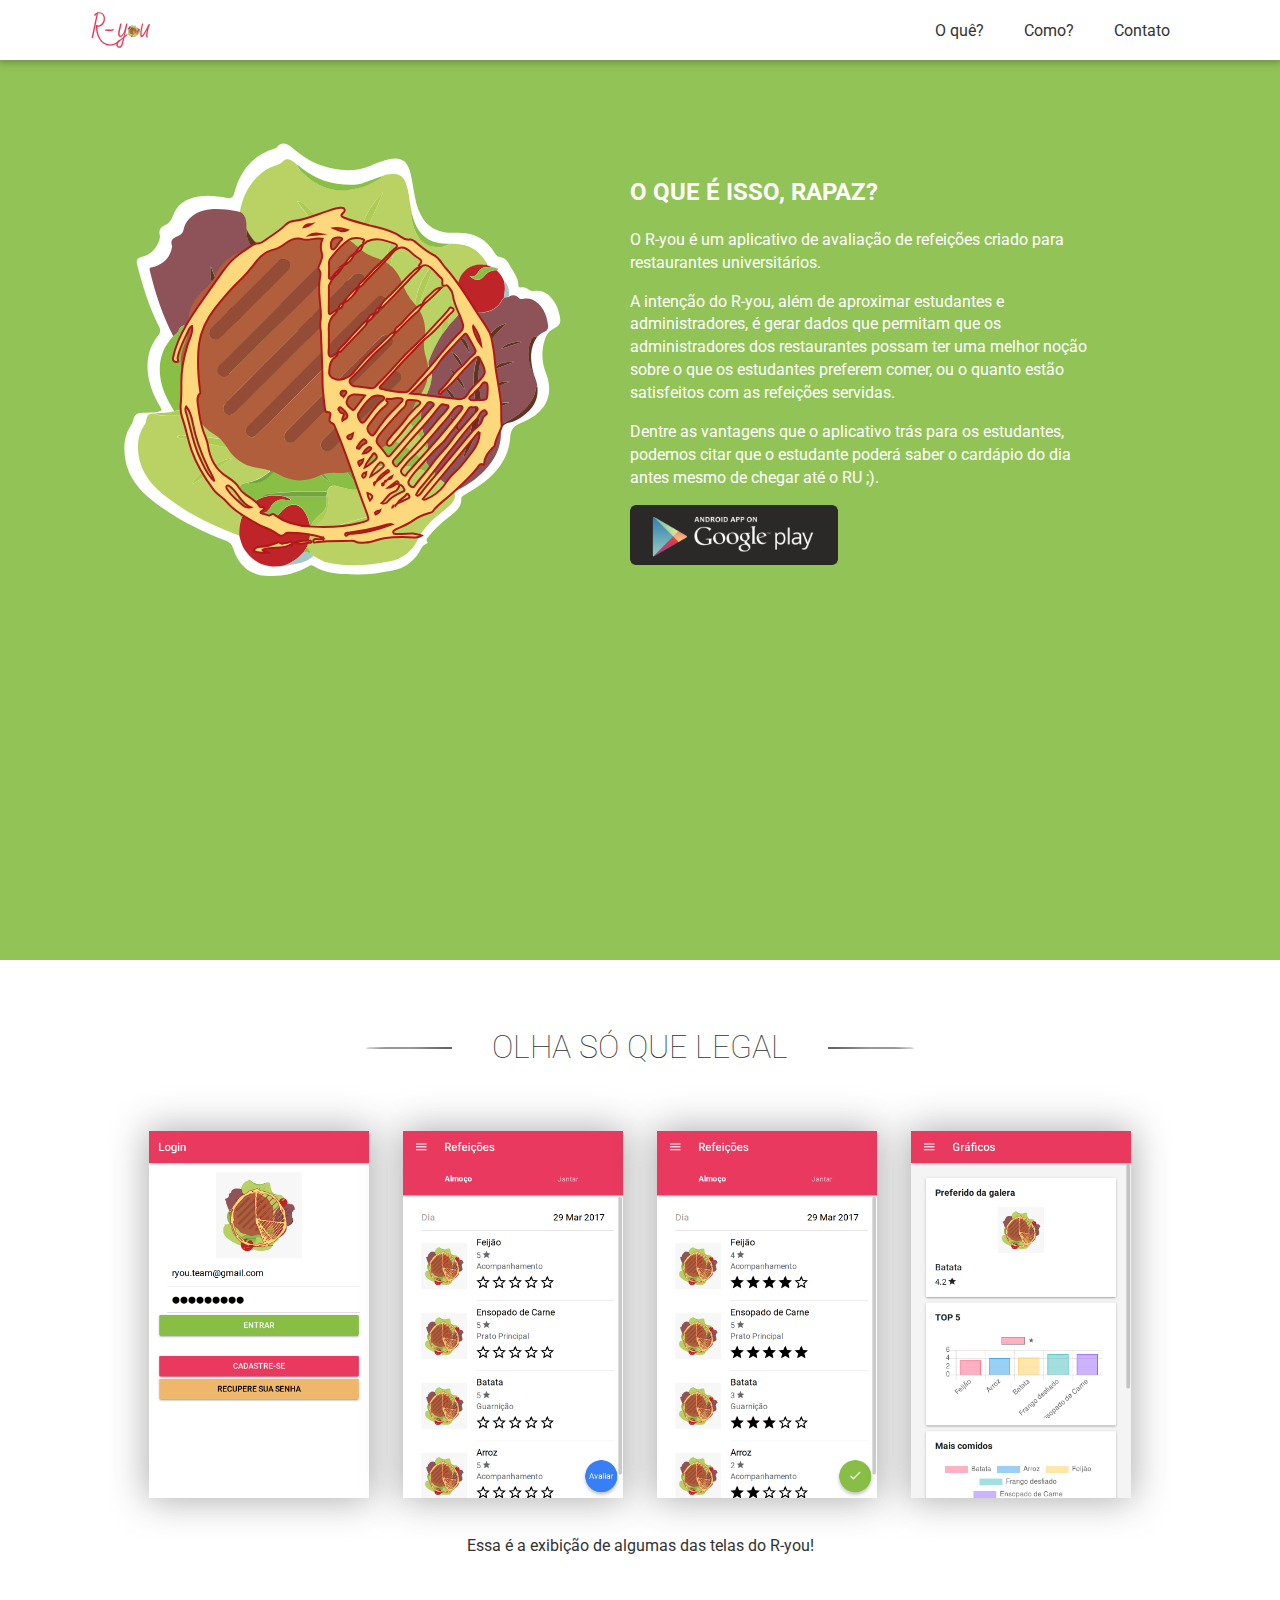
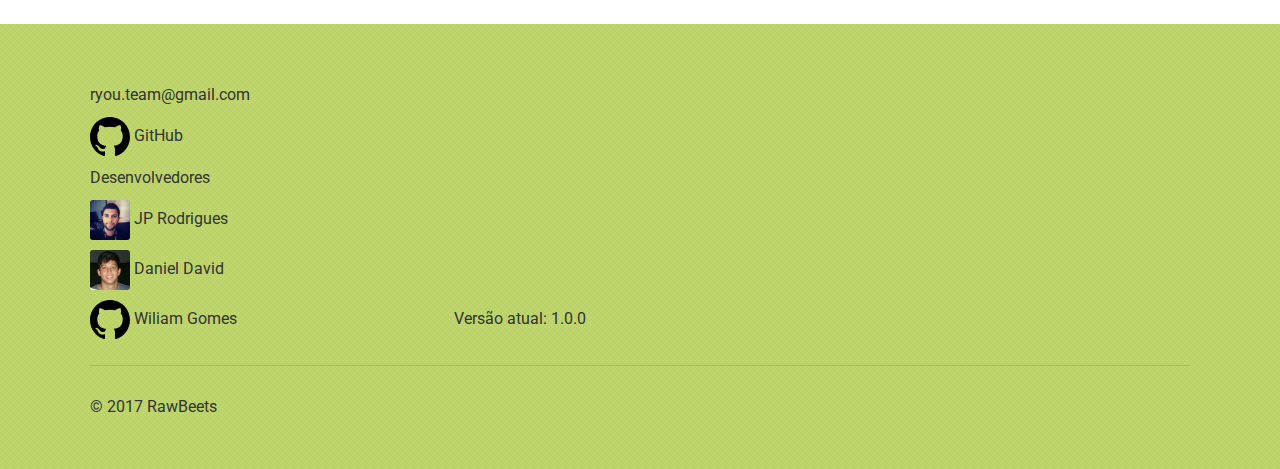
==== index.html @ ba474aec "Adiciona primeira versão do site" ====
<!DOCTYPE html>
<html>
  <head>
    <meta name="viewport" content="initial-scale=1">
    <meta property="og:site_name" content="MeForma!">
    <meta property="og:title" content="MeForma!" />
    <meta property="og:description" content="Vida acadêmica traduzida em números!" />
    <meta property="og:image" itemprop="image" content="https://meforma.github.io/assets/img/meforma-logo.svg">
    <meta property="og:type" content="website" />
    <meta charset="utf-8">
    <title>R-you</title>
    <link rel="stylesheet" href="assets/css/meforma.css" media="screen" title="no title">
    <link rel="icon" type="image/png" href="assets/img/ic.png">
  </head>
  <body>
    <header>
        <img src="assets/img/logo-ryou.svg" class="menu-logo" alt="R-you">
        <label for="menu-toggle" id="menu-icon">
            <svg viewBox="0 0 24 24" class="menu-toggle" >
                <path fill="#333" d="M3,6H21V8H3V6M3,11H21V13H3V11M3,16H21V18H3V16Z" />
            </svg>
        </label>
        <input id="menu-toggle" class="menu-toggle" type="checkbox" name="name" value="">
        <nav class="menu">
            <ul>
                <a href="#home"><li>O quê?</li></a>
                <a href="#prints"><li>Como?</li></a>
                <a href="#contact"><li>Contato</li></a>
            </ul>
        </nav>
    </header>
    <section id="home">
      <div class="left">

        <img src="assets/img/icon.svg" alt="" />
      </div>
      <div class="right">
          <div class="text">
              <h2>O QUE É ISSO, RAPAZ?</h2>
              <p>
                  O R-you é um aplicativo de avaliação de refeições criado para restaurantes universitários.

              </p>
              <p>
                  A intenção do R-you, além de aproximar estudantes e administradores, é gerar dados que permitam que os administradores dos restaurantes possam ter uma melhor noção sobre o que os estudantes preferem comer, ou o quanto estão satisfeitos com as refeições servidas.


              </p>
              <p>
                  Dentre as vantagens que o aplicativo trás para os estudantes, podemos citar que o estudante poderá saber o cardápio do dia antes mesmo de chegar até o RU ;).
              </p>
          </div>
          <a href="https://play.google.com/store/apps/details?id=com.rawbeets.ryou" target="_blank"><img src="assets/img/g-play-button.png" alt="PlayStore" /></a>
      </div>
    </section>
    <section id="prints">
      <div class="top-bar">
          <div class="line"></div>
          <h1>OLHA SÓ QUE LEGAL</h1>
      </div>
      <div class="prints">
        <img class="print" src="assets/img/a.png" alt="" />
        <img class="print" src="assets/img/b.png" alt="" />
        <!-- <img class="print" src="assets/img/c.png" alt="" /> -->
        <img class="print" src="assets/img/d.png" alt="" />
        <img class="print" src="assets/img/e.png" alt="" />
      </div>
      <p>
        Essa é a exibição de algumas das telas do R-you!
      </p>
    </section>
    <footer id="contact">
        <div class="body">
            <div class="column">
                <a href="mailto:ryou.team@gmail.com?subject=contato-site">ryou.team@gmail.com</a>
                <a href="https://github.com/Ryou" target="_blank"><img src="assets/img/github.svg" alt="" /> GitHub</a>
                <p>
                  Desenvolvedores
                </p>
                <a href="https://github.com/jprodrigues70" target="_blank"><img src="assets/img/me.jpg" alt="" /> JP Rodrigues</a>
                <a href="https://github.com/danieldavidf" target="_blank"><img src="assets/img/daniel.png" alt="" /> Daniel David</a>
                <a href="https://github.com/Will19" target="_blank"><img src="assets/img/github.svg" alt="" /> Wiliam Gomes</a>
                <!-- <a href="https://www.facebook.com/AppMeForma" target="_blank"><img src="assets/img/facebook.png" alt="" /> @AppMeForma</a> -->
            </div>
            <div class="column">
              <p>
                Versão atual: 1.0.0
              </p>
            </div>
        </div>
        <div class="copyright">
            © 2017 RawBeets
        </div>
    </footer>
  </body>
  <script src="vendor/jquery/jquery.min.js"></script>
  <script src="assets/js/meforma.js"></script>
</html>
---- assets/css/meforma.css ----
@import url("https://fonts.googleapis.com/css?family=Roboto");*{box-sizing:border-box;-moz-box-sizing:border-box;-webkit-box-sizing:border-box}html,body{width:100%;height:100%;margin:0;padding:0;color:#333}body{font-family:"Roboto",Helvetica,Arial,sans-serif;font-size:16px;line-height:1.42857}textarea{resize:none}a{cursor:pointer;text-decoration:none}ul{margin:0}section{width:100%;padding:50px 7%}section .top-bar{position:relative;margin-bottom:30px;text-align:center}section .top-bar h1{font-weight:lighter;text-transform:uppercase;position:inherit;background-color:#FFF;display:inline-block;margin:0;padding:15px 40px}section .top-bar .line{position:absolute;height:2px;background-color:#333;width:50%;top:calc(50% - 1px);border-radius:50%;left:25%}section:after{clear:both;content:"";display:block}section .left{width:46%;display:inline-block;vertical-align:middle}section .left img{width:100%;display:inline-block;vertical-align:middle;padding:15px}section .right{width:46%;display:inline-block;vertical-align:middle;padding:0 15px}section .right svg,section .right img{max-width:100%;display:inline-block}@media (max-width: 768px){section .left{width:100%;text-align:center;padding:0}section .left svg,section .left img{max-width:60%}section .right{width:100%}section .right .text{text-align:justify}section .right svg,section .right img{width:100% !important}}@media screen and (max-width: 520px){section{overflow:hidden;padding:50px 3% !important}}header{background-color:#FFF;box-shadow:0px 0px 8px 2px rgba(50,50,50,0.4);-moz-box-shadow:0px 0px 8px 2px rgba(50,50,50,0.4);-webkit-box-shadow:0px 0px 8px 2px rgba(50,50,50,0.4);height:60px;padding:0 7%;position:fixed;top:0;width:100%;z-index:6}header a{color:#333}header .menu{float:right;background-color:#FFF;height:100%}header ul{padding:0;margin:0;list-style:none;float:right;height:100%;display:inline-flex}header li{height:100%;padding:20px;-webkit-transition:all .2s;-moz-transition:all .2s;transition:all .2s}header li:hover{background-color:#8e5358;color:#FFF}header .menu-logo{max-width:180px;height:100%;padding:10px 0}header #menu-icon,header #menu-toggle{display:none;cursor:pointer}header #menu-icon svg,header #menu-toggle svg{width:50px;height:50px}@media screen and (max-width: 992px){header .menu{height:auto;right:0;max-width:0px;overflow:hidden;position:absolute;top:60px;-webkit-transition:all .2s;-moz-transition:all .2s;transition:all .2s}header .menu:after{clear:both;content:"";display:block}header .menu ul{padding:0}header #menu-icon{display:block !important;float:right;font-size:50px;padding:0}header .menu li{width:100%}header .menu li:hover{background-color:#8e5358;color:#FFF;border-color:transparent !important}header .menu-logo{margin-left:2px;height:100%}header #menu-toggle:checked ~ .menu{max-width:100%}}@media (max-width: 520px){header{padding:0 3%}}footer{background-image:url("../img/pattern.png");background-color:#b9d263;padding:50px 7%}footer p,footer a{margin:5px 0}footer a{color:#333;text-decoration:none}footer a:hover{text-decoration:underline}footer .body{border-bottom:1px solid #AAA;padding-bottom:15px}footer .body .column{display:inline-block;min-width:30%;margin-right:30px}footer .body .column img{border-radius:3px;-moz-border-radius:3px;-ms-border-radius:3px;-webkit-border-radius:3px;width:40px;display:inline-block;vertical-align:middle}footer .body .column a{display:block;margin:10px 0}footer .copyright{padding-top:30px}#home{background-color:#92c357;margin-top:60px;min-height:100%}#home .right{color:#FFF;padding-left:30px}#home .right svg,#home .right img{width:45%}#home .right svg:hover,#home .right img:hover{filter:invert(100%)}#prints{text-align:center;margin:0}.prints{display:inline-block}.prints .print{margin:15px;text-align:center;width:20%;box-shadow:0px 0px 35px 2px rgba(50,50,50,0.4);-moz-box-shadow:0px 0px 35px 2px rgba(50,50,50,0.4);-webkit-box-shadow:0px 0px 35px 2px rgba(50,50,50,0.4)}.prints .print h3,.prints .print p{margin:5px}.prints .print .pic{width:100px;height:100px}@media (max-width: 768px){.prints .print{width:40%}}@media (max-width: 512px){.prints .print{margin:3px;width:100%}}#consumer .top-bar .line{background-color:#45D8B7}#establishment{background-color:#011936;color:#FFF}#establishment .top-bar h1{background-color:#011936}#establishment .top-bar .line{background-color:#45D8B7}#courses{background-color:#011936;margin-top:60px;text-align:center;color:#f4fffd}#courses .right{color:#FFF;padding-left:30px}#courses .right svg,#courses .right img{width:45%}#courses .right svg:hover,#courses .right img:hover{filter:invert(100%)}.courses-list{padding:0}.courses-list li{display:block;list-style:none;text-transform:capitalize}
/*# sourceMappingURL=meforma.css.map */
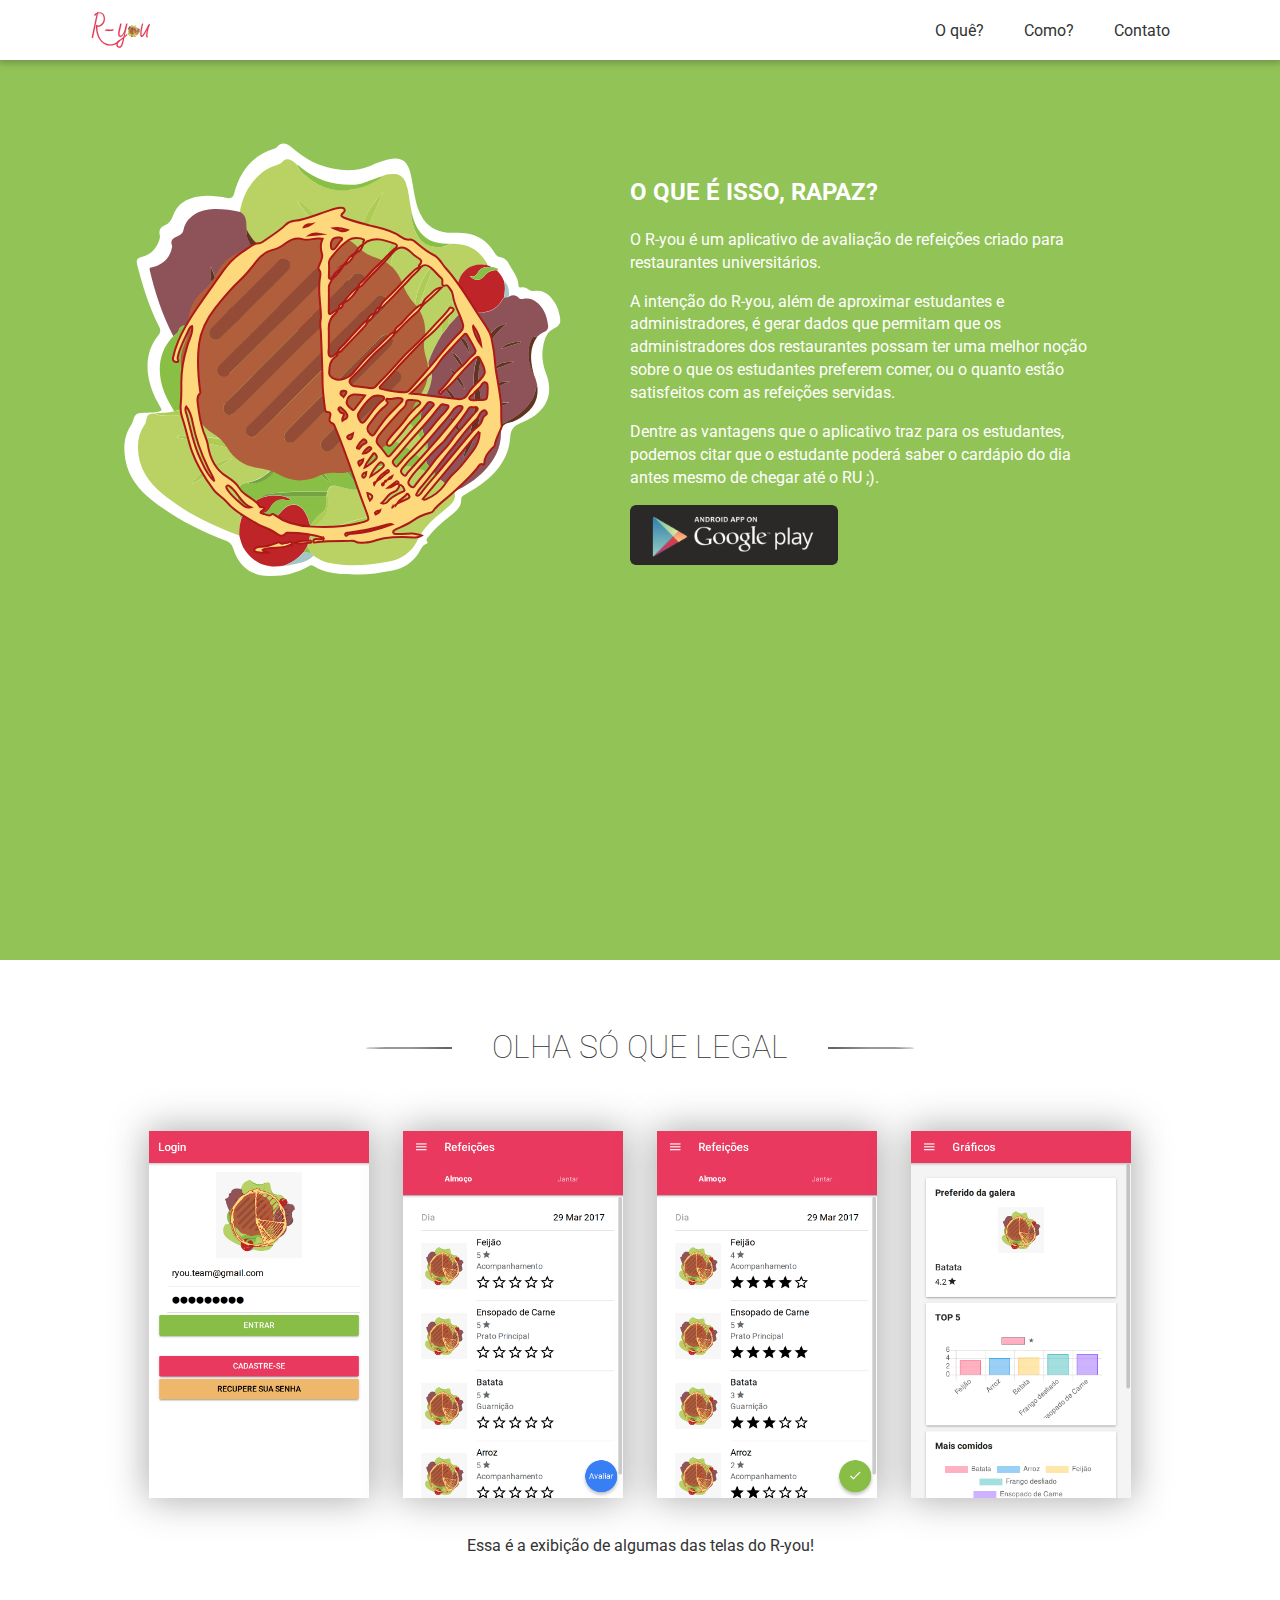
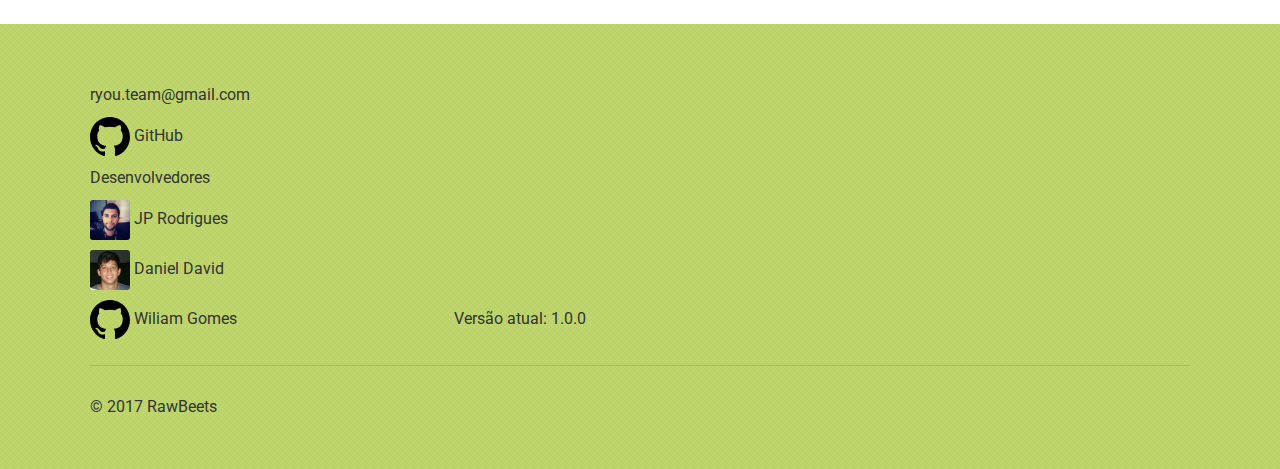
==== commit 8e613aa8: "Update index.html" ====
--- a/index.html
+++ b/index.html
@@ -47,7 +47,7 @@
 
               </p>
               <p>
-                  Dentre as vantagens que o aplicativo trás para os estudantes, podemos citar que o estudante poderá saber o cardápio do dia antes mesmo de chegar até o RU ;).
+                  Dentre as vantagens que o aplicativo traz para os estudantes, podemos citar que o estudante poderá saber o cardápio do dia antes mesmo de chegar até o RU ;).
               </p>
           </div>
           <a href="https://play.google.com/store/apps/details?id=com.rawbeets.ryou" target="_blank"><img src="assets/img/g-play-button.png" alt="PlayStore" /></a>
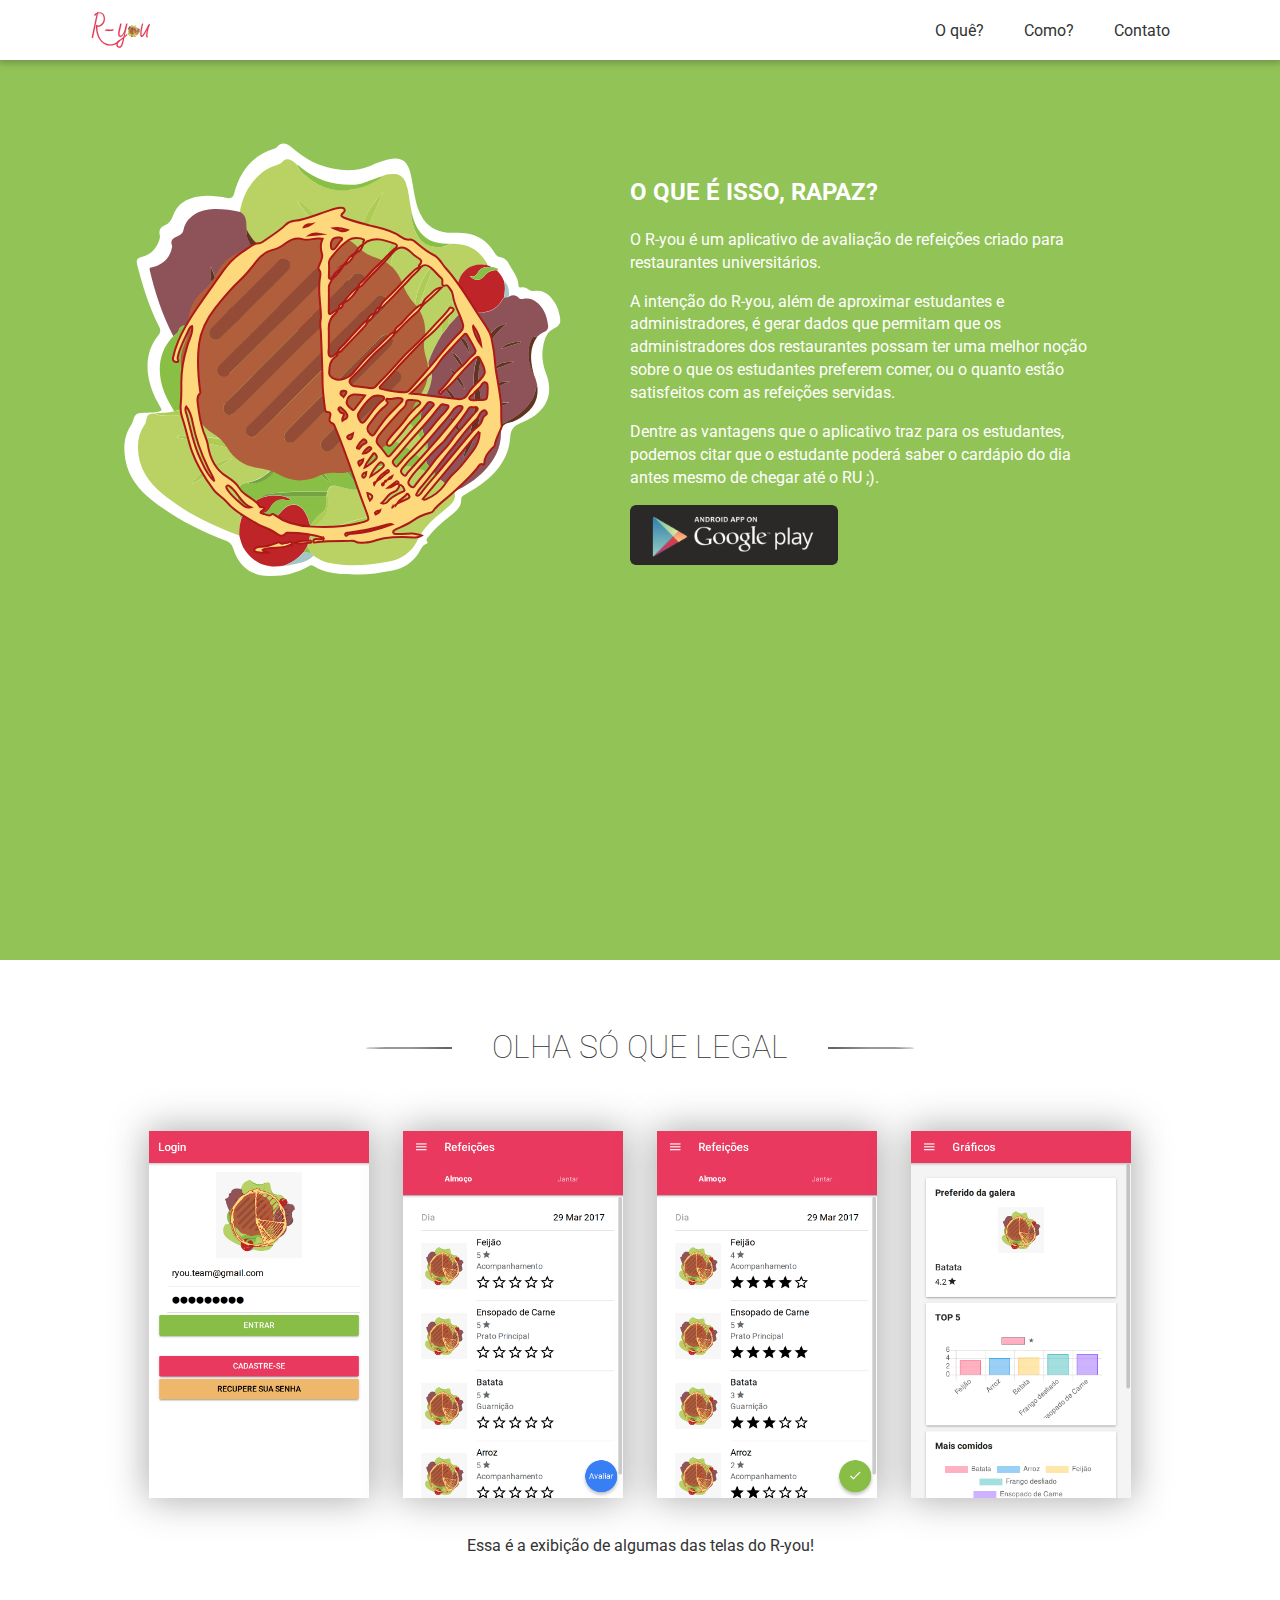
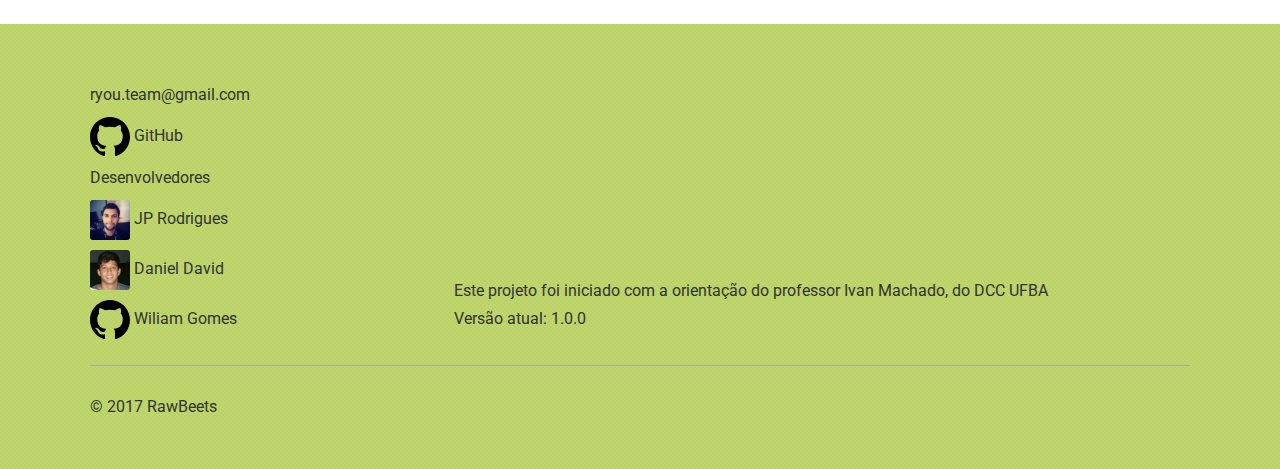
==== commit 3880a0f8: "Update index.html" ====
--- a/index.html
+++ b/index.html
@@ -83,6 +83,7 @@
                 <!-- <a href="https://www.facebook.com/AppMeForma" target="_blank"><img src="assets/img/facebook.png" alt="" /> @AppMeForma</a> -->
             </div>
             <div class="column">
+              <p>Este projeto foi iniciado com a orientação do professor Ivan Machado, do DCC UFBA</p>
               <p>
                 Versão atual: 1.0.0
               </p>
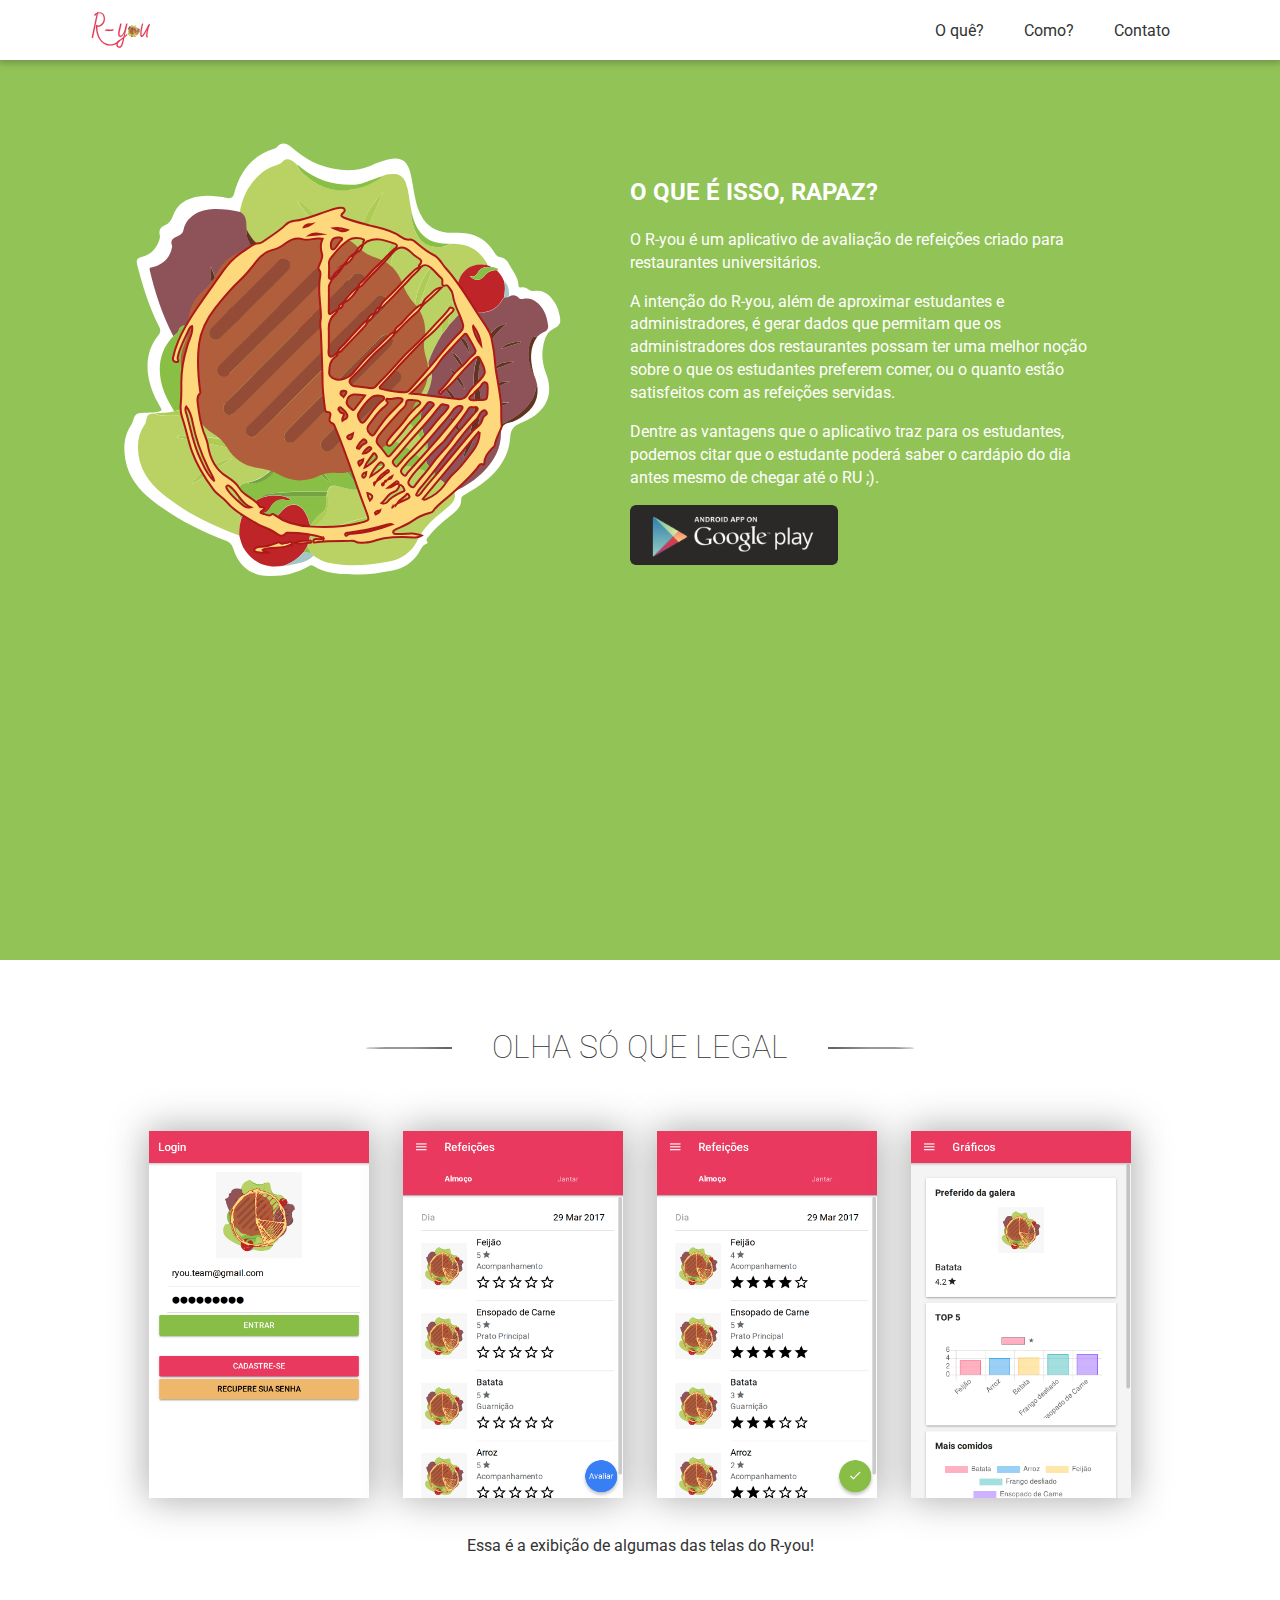
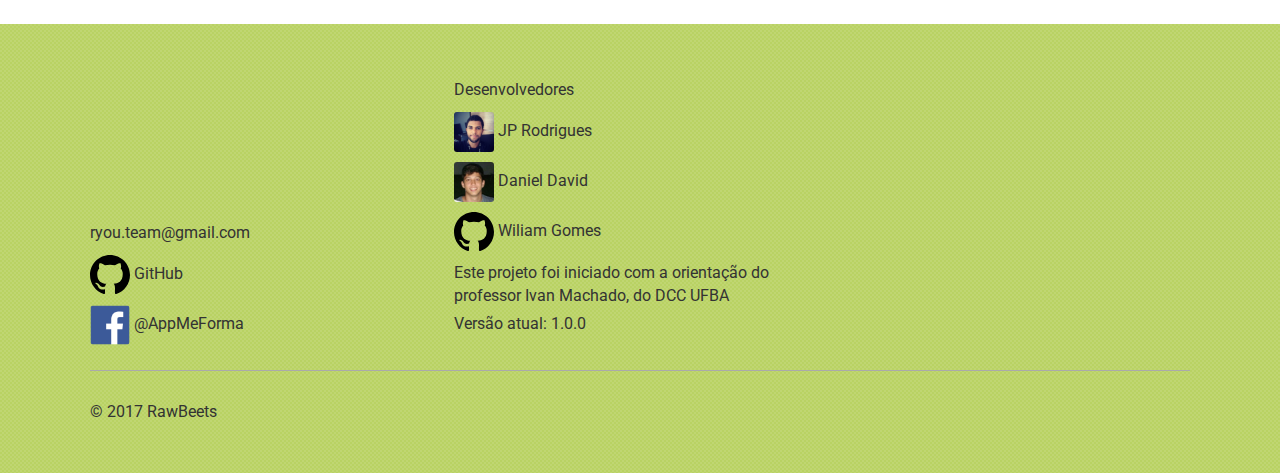
==== commit b1b39955: "Update index.html" ====
--- a/index.html
+++ b/index.html
@@ -74,16 +74,16 @@
             <div class="column">
                 <a href="mailto:ryou.team@gmail.com?subject=contato-site">ryou.team@gmail.com</a>
                 <a href="https://github.com/Ryou" target="_blank"><img src="assets/img/github.svg" alt="" /> GitHub</a>
-                <p>
-                  Desenvolvedores
-                </p>
-                <a href="https://github.com/jprodrigues70" target="_blank"><img src="assets/img/me.jpg" alt="" /> JP Rodrigues</a>
-                <a href="https://github.com/danieldavidf" target="_blank"><img src="assets/img/daniel.png" alt="" /> Daniel David</a>
-                <a href="https://github.com/Will19" target="_blank"><img src="assets/img/github.svg" alt="" /> Wiliam Gomes</a>
-                <!-- <a href="https://www.facebook.com/AppMeForma" target="_blank"><img src="assets/img/facebook.png" alt="" /> @AppMeForma</a> -->
+                <a href="https://www.facebook.com/AppRyou" target="_blank"><img src="assets/img/facebook.png" alt="" /> @AppMeForma</a>
             </div>
             <div class="column">
-              <p>Este projeto foi iniciado com a orientação do professor Ivan Machado, do DCC UFBA</p>
+              <p>
+                Desenvolvedores
+              </p>
+              <a href="https://github.com/jprodrigues70" target="_blank"><img src="assets/img/me.jpg" alt="" /> JP Rodrigues</a>
+              <a href="https://github.com/danieldavidf" target="_blank"><img src="assets/img/daniel.png" alt="" /> Daniel David</a>
+              <a href="https://github.com/Will19" target="_blank"><img src="assets/img/github.svg" alt="" /> Wiliam Gomes</a>
+              <p>Este projeto foi iniciado com a orientação do <br> professor Ivan Machado, do DCC UFBA</p>
               <p>
                 Versão atual: 1.0.0
               </p>
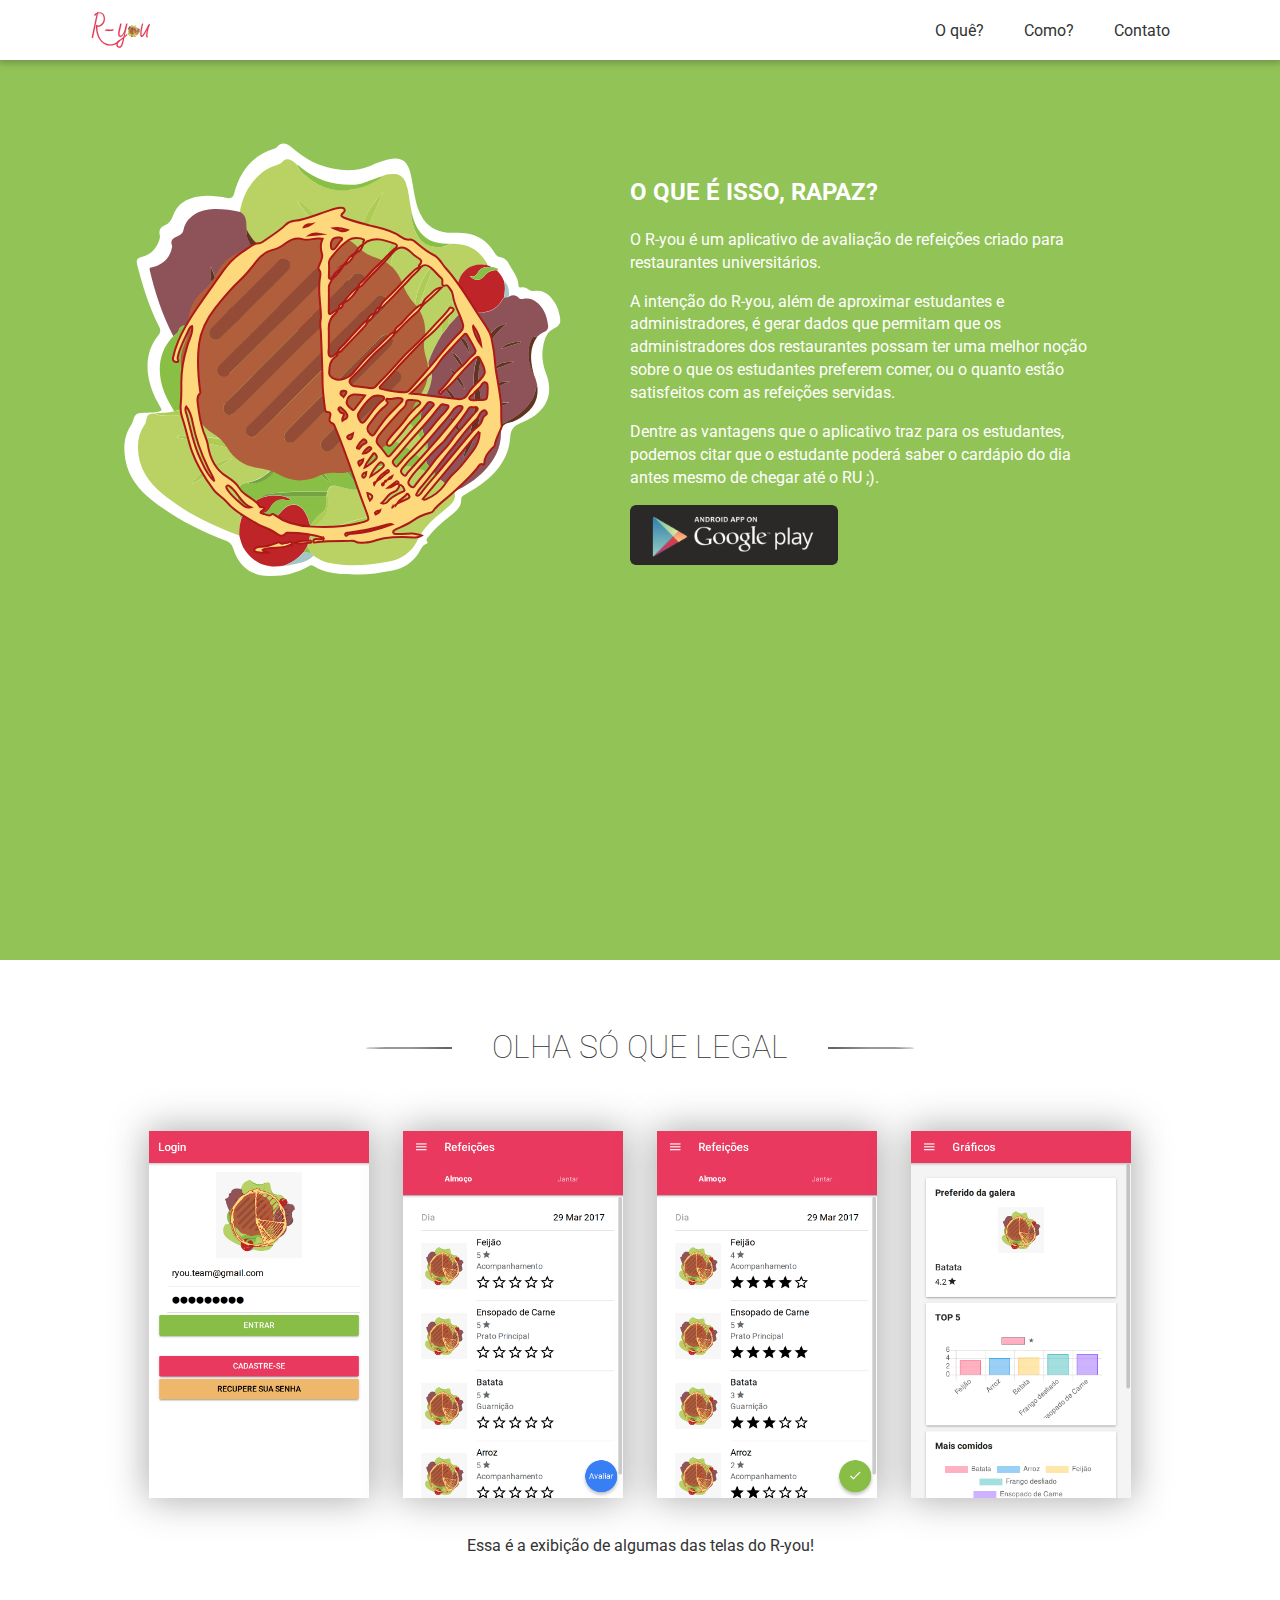
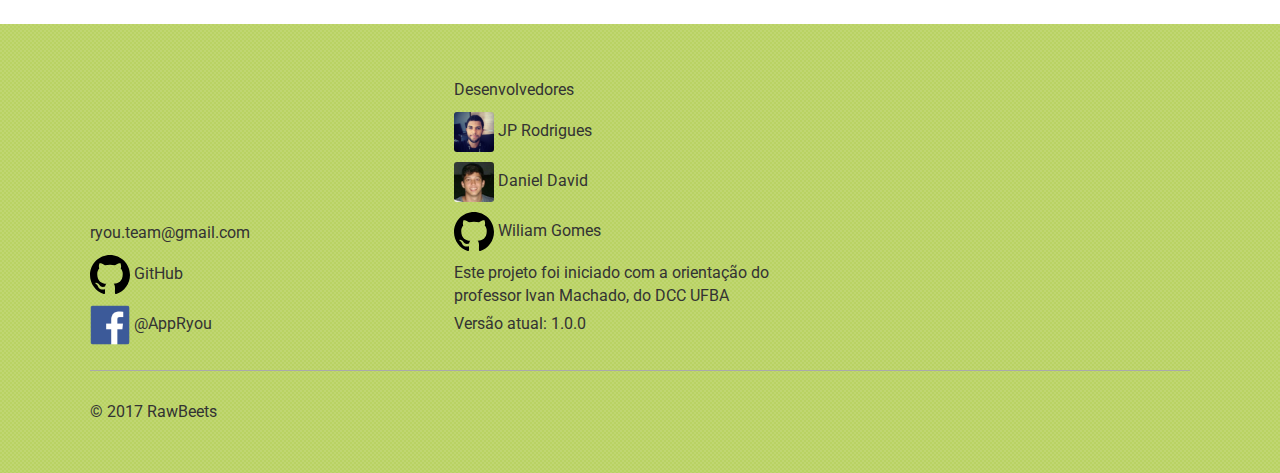
==== commit d6ef04c4: "Update index.html" ====
--- a/index.html
+++ b/index.html
@@ -74,7 +74,7 @@
             <div class="column">
                 <a href="mailto:ryou.team@gmail.com?subject=contato-site">ryou.team@gmail.com</a>
                 <a href="https://github.com/Ryou" target="_blank"><img src="assets/img/github.svg" alt="" /> GitHub</a>
-                <a href="https://www.facebook.com/AppRyou" target="_blank"><img src="assets/img/facebook.png" alt="" /> @AppMeForma</a>
+                <a href="https://www.facebook.com/AppRyou" target="_blank"><img src="assets/img/facebook.png" alt="" /> @AppRyou</a>
             </div>
             <div class="column">
               <p>
